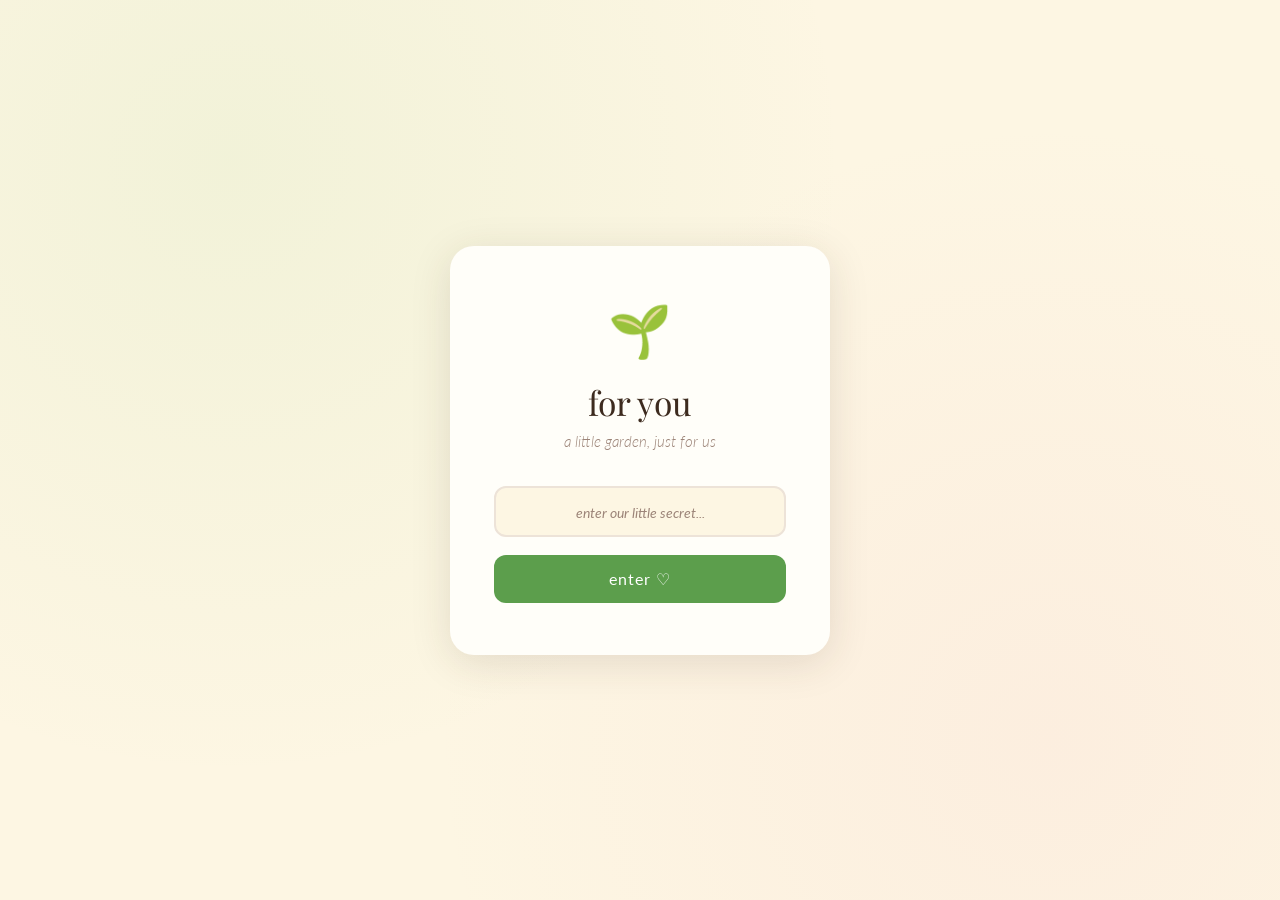
==== memories/index.html @ 2db1ca5c "deploy: update memories gift sahana-h/memories@893d59040bb9421e8c874ff0df13db8c5547ebbc" ====
<!DOCTYPE html>
<html lang="en">
<head>
  <meta charset="UTF-8" />
  <meta name="viewport" content="width=device-width, initial-scale=1.0" />
  <title>memories 🌱</title>
  <link rel="preconnect" href="https://fonts.googleapis.com" />
  <link rel="preconnect" href="https://fonts.gstatic.com" crossorigin />
  <link href="https://fonts.googleapis.com/css2?family=Playfair+Display:ital,wght@0,400;0,600;1,400&family=Lato:ital,wght@0,300;0,400;1,300&display=swap" rel="stylesheet" />
  <script type="module" crossorigin src="/memories/assets/index-9xbHmK77.js"></script>
  <link rel="stylesheet" crossorigin href="/memories/assets/index-BqeSRRO6.css">
</head>
<body>

  <!-- LOGIN -->
  <div id="login-screen" class="screen hidden">
    <div class="card login-card">
      <span class="login-emoji">🌱</span>
      <h1 class="login-title">for you</h1>
      <p class="login-subtitle">a little garden, just for us</p>
      <div class="input-wrapper">
        <input
          type="password"
          id="password-input"
          placeholder="enter our little secret..."
          autocomplete="off"
        />
      </div>
      <button id="login-btn" class="btn-primary">enter ♡</button>
      <p id="login-error" class="error-msg hidden">try again, love</p>
    </div>
  </div>

  <!-- GARDEN -->
  <div id="garden-screen" class="screen hidden">
    <button id="letters-btn" class="letters-btn">
      letters 💌
      <span id="letters-badge" class="badge hidden">1</span>
    </button>

    <div class="card garden-card">
      <h2 class="garden-title">our little garden</h2>

      <div id="garden-area" class="garden-area">
        <div id="plant-container" class="plant-container"></div>
      </div>

      <div class="progress-section">
        <div class="progress-labels">
          <span class="progress-label">growth</span>
          <span id="progress-pct" class="progress-pct">0%</span>
        </div>
        <div class="progress-track">
          <div id="progress-fill" class="progress-fill"></div>
        </div>
      </div>

      <p id="water-msg" class="water-msg hidden"></p>
      <button id="water-btn" class="btn-water">water 💧</button>
    </div>
  </div>

  <!-- LETTERS LIST -->
  <div id="letters-screen" class="screen hidden">
    <div class="letters-header">
      <button id="back-btn" class="back-btn">← back to garden</button>
      <h2 class="letters-title">letters ♡</h2>
      <p class="letters-subtitle">each bloom unlocks a new one</p>
    </div>
    <div id="letters-list" class="letters-list"></div>
  </div>

  <!-- LETTER DETAIL -->
  <div id="letter-screen" class="screen hidden">
    <div class="letter-detail">
      <button id="close-letter-btn" class="back-btn">← back to letters</button>
      <div class="letter-paper">
        <p id="letter-date" class="letter-date"></p>
        <h2 id="letter-title" class="letter-heading"></h2>
        <div id="letter-body" class="letter-body"></div>
      </div>
    </div>
  </div>

  <!-- LOADING -->
  <div id="loading-screen" class="screen">
    <div id="app-loading">
      <div class="loading-spinner"></div>
      <p>loading your garden...</p>
    </div>
  </div>

</body>
</html>
---- memories/assets/index-BqeSRRO6.css ----
@import"https://fonts.googleapis.com/css2?family=Playfair+Display:ital,wght@0,400;0,600;1,400&family=Lato:ital,wght@0,300;0,400;1,300&display=swap";*,*:before,*:after{box-sizing:border-box;margin:0;padding:0}:root{--bg: #FDF6E3;--card: #FFFEF9;--text: #3D2B1F;--muted: #9C8478;--green-dark: #2E5C22;--green-mid: #5C9E4C;--green-light: #8ED07A;--pink: #F4A7B9;--pink-light: #FAD4DF;--water: #5BADF0;--track: #EDE3D8;--shadow-sm: 0 2px 12px rgba(61, 43, 31, .07);--shadow-md: 0 8px 40px rgba(61, 43, 31, .13)}html,body{min-height:100vh}body{font-family:Lato,sans-serif;background-color:var(--bg);background-image:radial-gradient(circle at 18% 18%,rgba(142,208,122,.1) 0%,transparent 48%),radial-gradient(circle at 82% 82%,rgba(244,167,185,.1) 0%,transparent 48%);color:var(--text);display:flex;align-items:center;justify-content:center}.screen{width:100%;min-height:100vh;display:flex;flex-direction:column;align-items:center;justify-content:center;padding:24px 16px;animation:fadeUp .4s ease both}.screen.hidden{display:none!important}@keyframes fadeUp{0%{opacity:0;transform:translateY(10px)}to{opacity:1;transform:translateY(0)}}.hidden{display:none!important}.card{background:var(--card);border-radius:24px;box-shadow:var(--shadow-md)}.login-card{padding:52px 44px;max-width:380px;width:100%;text-align:center}.login-emoji{font-size:3.2rem;display:block;margin-bottom:18px}.login-title{font-family:Playfair Display,serif;font-size:2.1rem;font-weight:400;margin-bottom:8px}.login-subtitle{color:var(--muted);font-weight:300;font-style:italic;font-size:.95rem;margin-bottom:36px}.input-wrapper{margin-bottom:18px}input[type=password]{width:100%;padding:14px 20px;border:2px solid var(--track);border-radius:12px;font-family:Lato,sans-serif;font-size:1rem;color:var(--text);background:var(--bg);outline:none;text-align:center;transition:border-color .2s;letter-spacing:.05em}input[type=password]::placeholder{color:var(--muted);font-style:italic;font-size:.88rem;letter-spacing:0}input[type=password]:focus{border-color:var(--green-mid)}.btn-primary{width:100%;padding:14px;background:var(--green-mid);color:#fff;border:none;border-radius:12px;font-family:Lato,sans-serif;font-size:1rem;letter-spacing:.06em;cursor:pointer;transition:background .2s,transform .1s,box-shadow .2s}.btn-primary:hover{background:var(--green-dark);transform:translateY(-1px);box-shadow:0 4px 16px #3d9e4c40}.btn-primary:active{transform:translateY(0)}.error-msg{margin-top:14px;color:#c07878;font-size:.85rem;font-style:italic}.letters-btn{position:fixed;top:22px;right:22px;display:flex;align-items:center;gap:7px;background:var(--card);border:2px solid var(--track);border-radius:20px;padding:10px 18px;font-family:Lato,sans-serif;font-size:.88rem;color:var(--text);cursor:pointer;box-shadow:var(--shadow-sm);transition:all .2s;z-index:100}.letters-btn:hover{border-color:var(--pink);box-shadow:0 4px 18px #f4a7b938}.badge{width:20px;height:20px;border-radius:50%;background:var(--pink);color:#fff;font-size:.68rem;font-weight:700;display:flex;align-items:center;justify-content:center;animation:pulse 1.8s ease-in-out infinite}@keyframes pulse{0%,to{transform:scale(1)}50%{transform:scale(1.18)}}.garden-card{padding:32px 28px 30px;max-width:400px;width:100%;text-align:center}.garden-title{font-family:Playfair Display,serif;font-size:1.35rem;font-weight:400;font-style:italic;color:var(--muted);margin-bottom:20px}.garden-area{position:relative;height:240px;display:flex;align-items:center;justify-content:center;margin-bottom:18px;overflow:visible}.plant-container{width:200px;height:230px;display:flex;align-items:center;justify-content:center;transition:opacity .3s ease}.plant-container svg{width:100%;height:100%}.water-drop{position:absolute;width:7px;height:11px;background:var(--water);border-radius:50%/60% 60% 40% 40%;pointer-events:none;animation:dropFall 1.05s cubic-bezier(.4,0,.8,1) forwards;z-index:10;opacity:.85}@keyframes dropFall{0%{transform:translateY(-28px) scaleX(.85);opacity:.9}75%{opacity:.65}92%{transform:translateY(136px) scaleX(1.4) scaleY(.25);opacity:.3}to{transform:translateY(146px) scaleX(1.6) scaleY(0);opacity:0}}.sparkle{position:absolute;width:9px;height:9px;border-radius:50%;pointer-events:none;animation:sparkleFly .95s ease-out forwards;z-index:10}@keyframes sparkleFly{0%{transform:translate(0) scale(1);opacity:1}to{transform:translate(var(--dx),var(--dy)) scale(0);opacity:0}}.plant-bloom{animation:bloomIn .85s cubic-bezier(.34,1.56,.64,1) both}@keyframes bloomIn{0%{transform:scale(.65);opacity:0}60%{transform:scale(1.12)}to{transform:scale(1);opacity:1}}.progress-section{margin-bottom:18px}.progress-labels{display:flex;justify-content:space-between;margin-bottom:8px}.progress-label{font-size:.75rem;color:var(--muted);text-transform:uppercase;letter-spacing:.1em;font-weight:300}.progress-pct{font-size:.78rem;color:var(--green-mid);font-weight:400}.progress-track{height:8px;background:var(--track);border-radius:4px;overflow:hidden}.progress-fill{height:100%;background:linear-gradient(90deg,var(--green-mid),var(--green-light));border-radius:4px;width:0%;transition:width .85s cubic-bezier(.34,1.56,.64,1)}.water-msg{font-size:.82rem;color:var(--muted);font-style:italic;margin-bottom:14px;line-height:1.5}.btn-water{width:100%;padding:16px;background:linear-gradient(135deg,#b8deee,#8bc4e4);color:#195a80;border:none;border-radius:14px;font-family:Lato,sans-serif;font-size:1.02rem;cursor:pointer;transition:all .2s;letter-spacing:.04em}.btn-water:hover:not(:disabled){background:linear-gradient(135deg,#a4d4ec,#72b8e0);transform:translateY(-2px);box-shadow:0 5px 18px #5badf047}.btn-water:active:not(:disabled){transform:translateY(0)}.btn-water:disabled{background:var(--track);color:var(--muted);cursor:not-allowed}.letters-header{max-width:500px;width:100%;margin-bottom:24px}.back-btn{background:none;border:none;color:var(--muted);font-family:Lato,sans-serif;font-size:.88rem;cursor:pointer;padding:4px 0;margin-bottom:14px;display:block;transition:color .2s}.back-btn:hover{color:var(--text)}.letters-title{font-family:Playfair Display,serif;font-size:1.9rem;font-weight:400;font-style:italic;margin-bottom:4px}.letters-subtitle{font-size:.85rem;color:var(--muted);font-style:italic;font-weight:300}.letters-list{display:flex;flex-direction:column;gap:14px;max-width:500px;width:100%}.letter-card{background:var(--card);border-radius:16px;padding:20px 22px;box-shadow:var(--shadow-sm);display:flex;align-items:center;gap:16px;border:2px solid transparent;cursor:pointer;transition:all .2s}.letter-card:hover:not(.locked){transform:translateY(-2px);box-shadow:0 6px 22px #3d2b1f1f;border-color:var(--pink-light)}.letter-card.new{border-color:var(--pink)}.letter-card.locked{opacity:.42;cursor:default;filter:blur(.4px)}.letter-envelope{font-size:2rem;flex-shrink:0;line-height:1}.letter-info{text-align:left;flex:1}.letter-card-title{font-family:Playfair Display,serif;font-size:1rem;color:var(--text);margin-bottom:3px}.letter-card-subtitle{font-size:.8rem;color:var(--muted);font-style:italic}.new-badge{margin-left:auto;background:var(--pink);color:#fff;font-size:.68rem;padding:4px 10px;border-radius:20px;text-transform:uppercase;letter-spacing:.07em;white-space:nowrap}.letter-detail{max-width:560px;width:100%}.letter-paper{background:var(--card);border-radius:20px;padding:44px 48px;box-shadow:var(--shadow-md);margin-top:16px;position:relative}.letter-paper:before{content:"";position:absolute;top:0;right:0;bottom:0;left:0;background:repeating-linear-gradient(transparent,transparent 27px,rgba(92,158,76,.055) 28px);border-radius:20px;pointer-events:none}.letter-date{font-size:.8rem;color:var(--muted);font-style:italic;margin-bottom:22px}.letter-heading{font-family:Playfair Display,serif;font-size:1.55rem;font-weight:400;font-style:italic;color:var(--text);margin-bottom:28px;line-height:1.4}.letter-body{font-family:Lato,sans-serif;font-size:.97rem;line-height:1.9;color:var(--text);font-weight:300;white-space:pre-wrap}#app-loading{display:flex;flex-direction:column;align-items:center;gap:14px;color:var(--muted);font-style:italic;font-size:.9rem}.loading-spinner{width:34px;height:34px;border:3px solid var(--track);border-top-color:var(--green-mid);border-radius:50%;animation:spin .8s linear infinite}@keyframes spin{to{transform:rotate(360deg)}}@media(max-width:480px){.login-card{padding:40px 26px}.garden-card{padding:26px 18px 24px}.letter-paper{padding:30px 24px}.letters-btn{top:14px;right:14px;padding:8px 13px;font-size:.82rem}}
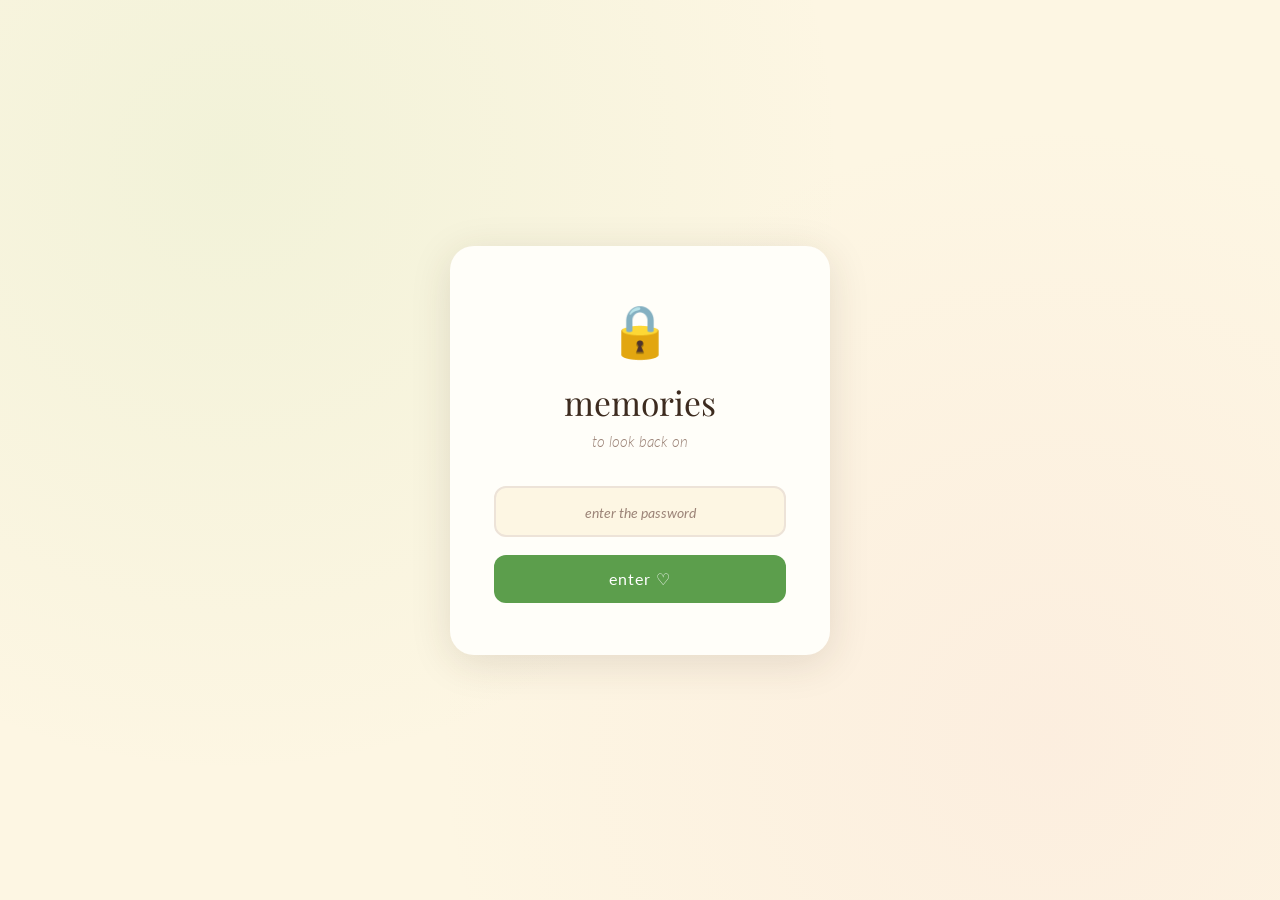
==== commit 8b5ab8da: "deploy: update memories gift sahana-h/memories@8e9dc55fa5549e19eaedbb84dd9b91b279df584b" ====
--- a/memories/index.html
+++ b/memories/index.html
@@ -3,7 +3,7 @@
 <head>
   <meta charset="UTF-8" />
   <meta name="viewport" content="width=device-width, initial-scale=1.0" />
-  <title>memories 🌱</title>
+  <title>memories</title>
   <link rel="preconnect" href="https://fonts.googleapis.com" />
   <link rel="preconnect" href="https://fonts.gstatic.com" crossorigin />
   <link href="https://fonts.googleapis.com/css2?family=Playfair+Display:ital,wght@0,400;0,600;1,400&family=Lato:ital,wght@0,300;0,400;1,300&display=swap" rel="stylesheet" />
@@ -15,31 +15,31 @@
   <!-- LOGIN -->
   <div id="login-screen" class="screen hidden">
     <div class="card login-card">
-      <span class="login-emoji">🌱</span>
-      <h1 class="login-title">for you</h1>
-      <p class="login-subtitle">a little garden, just for us</p>
+      <span class="login-emoji">🔒</span>
+      <h1 class="login-title">memories</h1>
+      <p class="login-subtitle">to look back on</p>
       <div class="input-wrapper">
         <input
           type="password"
           id="password-input"
-          placeholder="enter our little secret..."
+          placeholder="enter the password"
           autocomplete="off"
         />
       </div>
       <button id="login-btn" class="btn-primary">enter ♡</button>
-      <p id="login-error" class="error-msg hidden">try again, love</p>
+      <p id="login-error" class="error-msg hidden">try again! </p>
     </div>
   </div>
 
   <!-- GARDEN -->
   <div id="garden-screen" class="screen hidden">
     <button id="letters-btn" class="letters-btn">
-      letters 💌
+      💌
       <span id="letters-badge" class="badge hidden">1</span>
     </button>
 
     <div class="card garden-card">
-      <h2 class="garden-title">our little garden</h2>
+      <h2 class="garden-title">our garden</h2>
 
       <div id="garden-area" class="garden-area">
         <div id="plant-container" class="plant-container"></div>
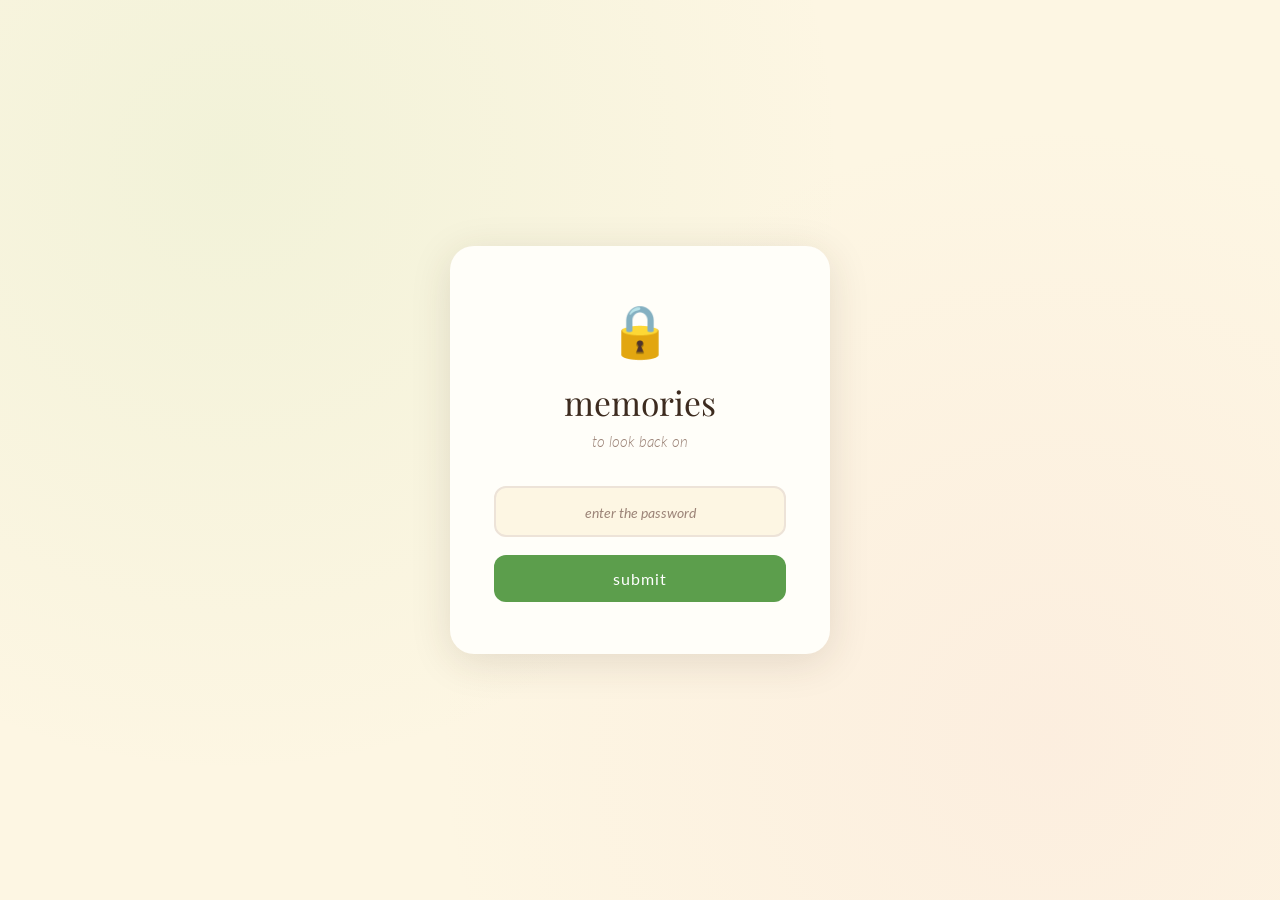
==== commit 41039f4f: "deploy: update memories gift sahana-h/memories@0391a5acf0271c7e88f5cc3b11eeed90cb5fe212" ====
--- a/memories/index.html
+++ b/memories/index.html
@@ -26,7 +26,7 @@
           autocomplete="off"
         />
       </div>
-      <button id="login-btn" class="btn-primary">enter ♡</button>
+      <button id="login-btn" class="btn-primary">submit</button>
       <p id="login-error" class="error-msg hidden">try again! </p>
     </div>
   </div>
